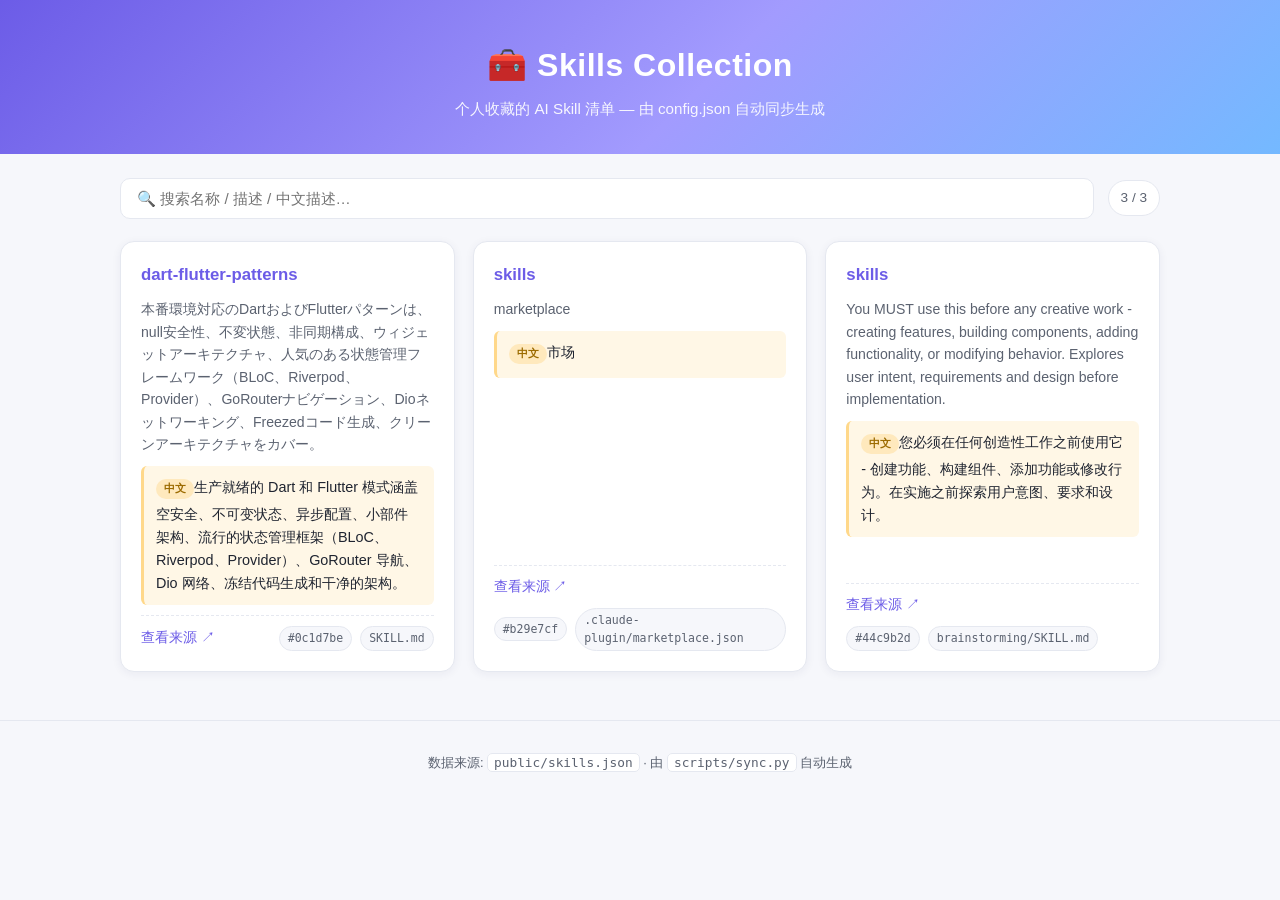
==== public/index.html @ 069e280f "Initial commit" ====
<!DOCTYPE html>
<html lang="zh-CN">
<head>
  <meta charset="UTF-8">
  <meta name="viewport" content="width=device-width, initial-scale=1.0">
  <title>Skills Collection · AI Skill 收藏清单</title>
  <link rel="stylesheet" href="style.css">
</head>
<body>
  <header class="hero">
    <div class="hero-inner">
      <h1>🧰 Skills Collection</h1>
      <p class="subtitle">个人收藏的 AI Skill 清单 — 由 config.json 自动同步生成</p>
    </div>
  </header>

  <main class="container">
    <div class="toolbar">
      <input id="search" type="search" class="search" placeholder="🔍 搜索名称 / 描述 / 中文描述…" autocomplete="off">
      <span id="count" class="count"></span>
    </div>

    <div id="banner" class="banner" hidden></div>
    <div id="grid" class="grid"></div>
    <div id="empty" class="empty" hidden>
      <p>😕 没有匹配的 Skill</p>
    </div>
  </main>

  <footer class="footer">
    <p>数据来源: <code>public/skills.json</code> · 由 <code>scripts/sync.py</code> 自动生成</p>
  </footer>

  <script src="app.js"></script>
</body>
</html>
---- public/style.css ----
:root {
  --bg: #f6f7fb;
  --card-bg: #ffffff;
  --text: #1f2430;
  --text-soft: #5b6270;
  --accent: #6c5ce7;
  --accent-soft: #efeaff;
  --zh-bg: #fff7e6;
  --zh-border: #ffd88a;
  --border: #e5e8f0;
  --shadow: 0 2px 10px rgba(30, 40, 80, 0.06);
  --shadow-hover: 0 8px 24px rgba(30, 40, 80, 0.12);
  --radius: 14px;
}

* { box-sizing: border-box; }

body {
  margin: 0;
  font-family: -apple-system, BlinkMacSystemFont, "Segoe UI", "PingFang SC",
    "Hiragino Sans GB", "Microsoft YaHei", sans-serif;
  background: var(--bg);
  color: var(--text);
  line-height: 1.6;
}

/* ---------- 头部 ---------- */
.hero {
  background: linear-gradient(135deg, #6c5ce7 0%, #a29bfe 55%, #74b9ff 100%);
  color: #fff;
  padding: 40px 20px 32px;
  text-align: center;
}

.hero-inner { max-width: 1080px; margin: 0 auto; }

.hero h1 {
  margin: 0 0 6px;
  font-size: 2rem;
  letter-spacing: 0.5px;
}

.subtitle { margin: 0; opacity: 0.92; font-size: 0.95rem; }

/* ---------- 主体 ---------- */
.container {
  max-width: 1080px;
  margin: 0 auto;
  padding: 24px 20px 48px;
}

.toolbar {
  display: flex;
  align-items: center;
  gap: 14px;
  margin-bottom: 22px;
  flex-wrap: wrap;
}

.search {
  flex: 1;
  min-width: 240px;
  padding: 11px 16px;
  font-size: 0.95rem;
  border: 1px solid var(--border);
  border-radius: 10px;
  background: var(--card-bg);
  outline: none;
  transition: border-color 0.15s, box-shadow 0.15s;
}

.search:focus {
  border-color: var(--accent);
  box-shadow: 0 0 0 3px var(--accent-soft);
}

.count {
  font-size: 0.85rem;
  color: var(--text-soft);
  background: var(--card-bg);
  border: 1px solid var(--border);
  padding: 6px 12px;
  border-radius: 999px;
  white-space: nowrap;
}

.banner {
  background: #ffe9e9;
  color: #a33;
  border: 1px solid #f3c1c1;
  border-radius: var(--radius);
  padding: 14px 18px;
  margin-bottom: 20px;
  font-size: 0.9rem;
}

/* ---------- 卡片网格 ---------- */
.grid {
  display: grid;
  grid-template-columns: repeat(auto-fill, minmax(300px, 1fr));
  gap: 18px;
}

.card {
  background: var(--card-bg);
  border: 1px solid var(--border);
  border-radius: var(--radius);
  box-shadow: var(--shadow);
  padding: 20px;
  display: flex;
  flex-direction: column;
  gap: 10px;
  transition: transform 0.15s, box-shadow 0.15s;
}

.card:hover {
  transform: translateY(-3px);
  box-shadow: var(--shadow-hover);
}

.card h2 {
  margin: 0;
  font-size: 1.05rem;
  color: var(--accent);
  word-break: break-all;
}

.desc {
  margin: 0;
  font-size: 0.88rem;
  color: var(--text-soft);
  white-space: pre-line;
  word-break: break-word;
}

.zh {
  margin: 0;
  font-size: 0.9rem;
  background: var(--zh-bg);
  border-left: 3px solid var(--zh-border);
  border-radius: 6px;
  padding: 10px 12px;
  white-space: pre-line;
  word-break: break-word;
}

.zh .zh-tag {
  display: inline-block;
  font-size: 0.7rem;
  color: #9c6b00;
  background: #ffe9bd;
  border-radius: 999px;
  padding: 1px 8px;
  margin-bottom: 4px;
  font-weight: 600;
}

.card-footer {
  margin-top: auto;
  display: flex;
  align-items: center;
  justify-content: space-between;
  gap: 10px;
  flex-wrap: wrap;
  padding-top: 10px;
  border-top: 1px dashed var(--border);
}

.source {
  color: var(--accent);
  text-decoration: none;
  font-size: 0.85rem;
  font-weight: 500;
}

.source:hover { text-decoration: underline; }

.meta {
  display: flex;
  gap: 8px;
  align-items: center;
  font-size: 0.72rem;
}

.badge {
  background: var(--bg);
  border: 1px solid var(--border);
  color: var(--text-soft);
  border-radius: 999px;
  padding: 2px 8px;
  font-family: ui-monospace, "Cascadia Code", Consolas, monospace;
}

.empty {
  text-align: center;
  color: var(--text-soft);
  padding: 60px 0;
  font-size: 1.05rem;
}

/* ---------- 页脚 ---------- */
.footer {
  text-align: center;
  padding: 20px;
  color: var(--text-soft);
  font-size: 0.8rem;
  border-top: 1px solid var(--border);
}

.footer code {
  background: var(--card-bg);
  border: 1px solid var(--border);
  border-radius: 5px;
  padding: 1px 6px;
}

@media (max-width: 640px) {
  .hero h1 { font-size: 1.5rem; }
  .grid { grid-template-columns: 1fr; }
}
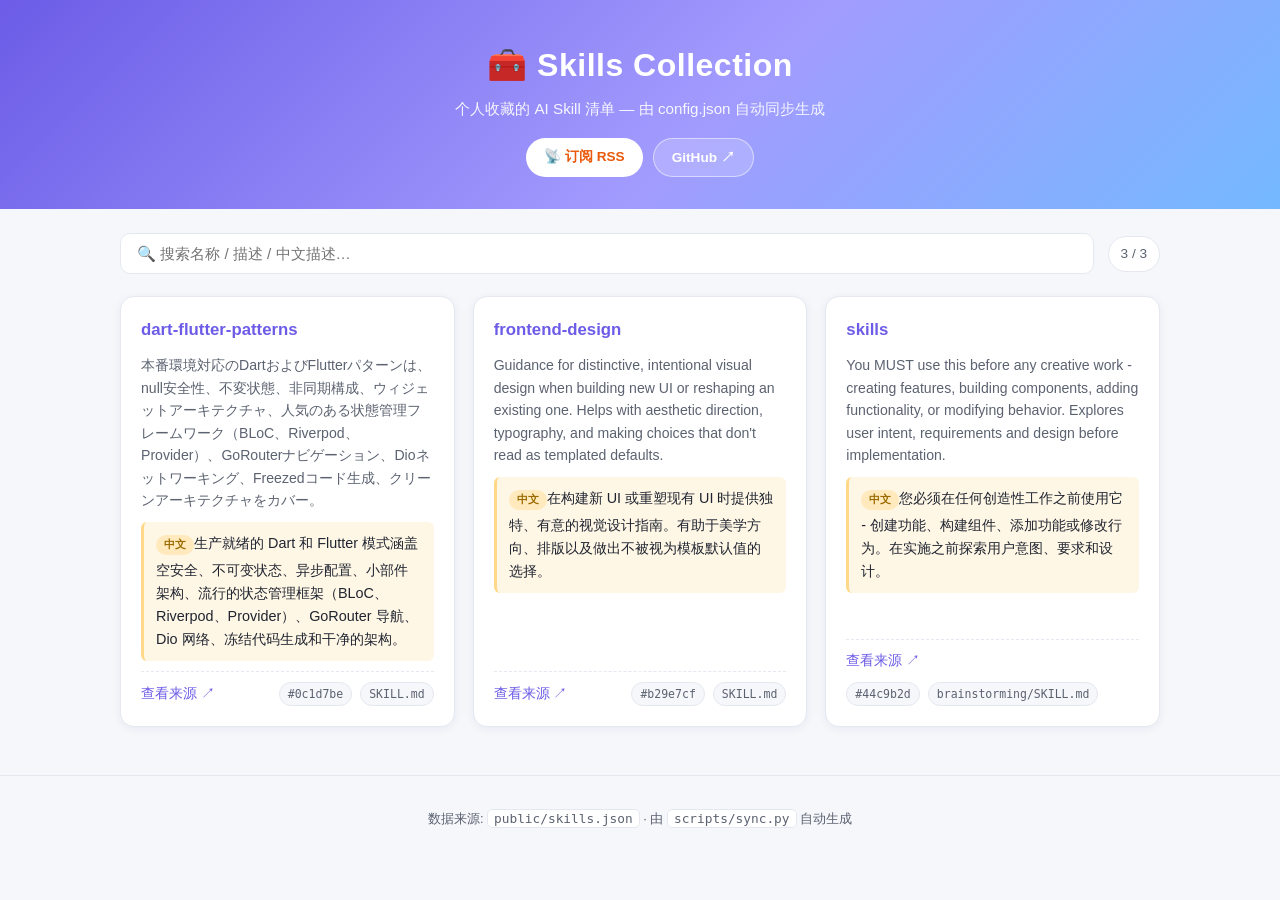
==== commit ec53eacc: "feat: 为 Skill 添加标签,并生成 RSS 订阅源 - sync.py: 从 frontmatter tags(优先)或 description 关键词提取 1-4 个标签,写入 skill" ====
--- a/public/index.html
+++ b/public/index.html
@@ -5,12 +5,17 @@
   <meta name="viewport" content="width=device-width, initial-scale=1.0">
   <title>Skills Collection · AI Skill 收藏清单</title>
   <link rel="stylesheet" href="style.css">
+  <link rel="alternate" type="application/rss+xml" title="Skills Collection RSS" href="feed.xml">
 </head>
 <body>
   <header class="hero">
     <div class="hero-inner">
       <h1>🧰 Skills Collection</h1>
       <p class="subtitle">个人收藏的 AI Skill 清单 — 由 config.json 自动同步生成</p>
+      <div class="subscribe">
+        <a class="rss-btn" href="feed.xml" target="_blank" rel="noopener">📡 订阅 RSS</a>
+        <a class="gh-btn" href="https://github.com/Mitchll1214/skills-collection" target="_blank" rel="noopener">GitHub ↗</a>
+      </div>
     </div>
   </header>
 
--- a/public/style.css
+++ b/public/style.css
@@ -42,6 +42,37 @@
 
 .subtitle { margin: 0; opacity: 0.92; font-size: 0.95rem; }
 
+.subscribe {
+  margin-top: 16px;
+  display: flex;
+  gap: 10px;
+  justify-content: center;
+  flex-wrap: wrap;
+}
+
+.rss-btn, .gh-btn {
+  display: inline-block;
+  padding: 8px 18px;
+  border-radius: 999px;
+  font-size: 0.85rem;
+  font-weight: 600;
+  text-decoration: none;
+  transition: transform 0.12s, opacity 0.12s;
+}
+
+.rss-btn {
+  background: #fff;
+  color: #e8590c;
+}
+
+.gh-btn {
+  background: rgba(255, 255, 255, 0.18);
+  color: #fff;
+  border: 1px solid rgba(255, 255, 255, 0.5);
+}
+
+.rss-btn:hover, .gh-btn:hover { transform: translateY(-2px); opacity: 0.9; }
+
 /* ---------- 主体 ---------- */
 .container {
   max-width: 1080px;
@@ -155,6 +186,29 @@
   font-weight: 600;
 }
 
+.tags {
+  display: flex;
+  gap: 6px;
+  flex-wrap: wrap;
+}
+
+.tag {
+  border: 1px solid var(--border);
+  background: var(--bg);
+  color: var(--text-soft);
+  border-radius: 999px;
+  padding: 2px 10px;
+  font-size: 0.72rem;
+  cursor: pointer;
+  transition: background 0.12s, color 0.12s, border-color 0.12s;
+}
+
+.tag:hover {
+  background: var(--accent-soft);
+  border-color: var(--accent);
+  color: var(--accent);
+}
+
 .card-footer {
   margin-top: auto;
   display: flex;
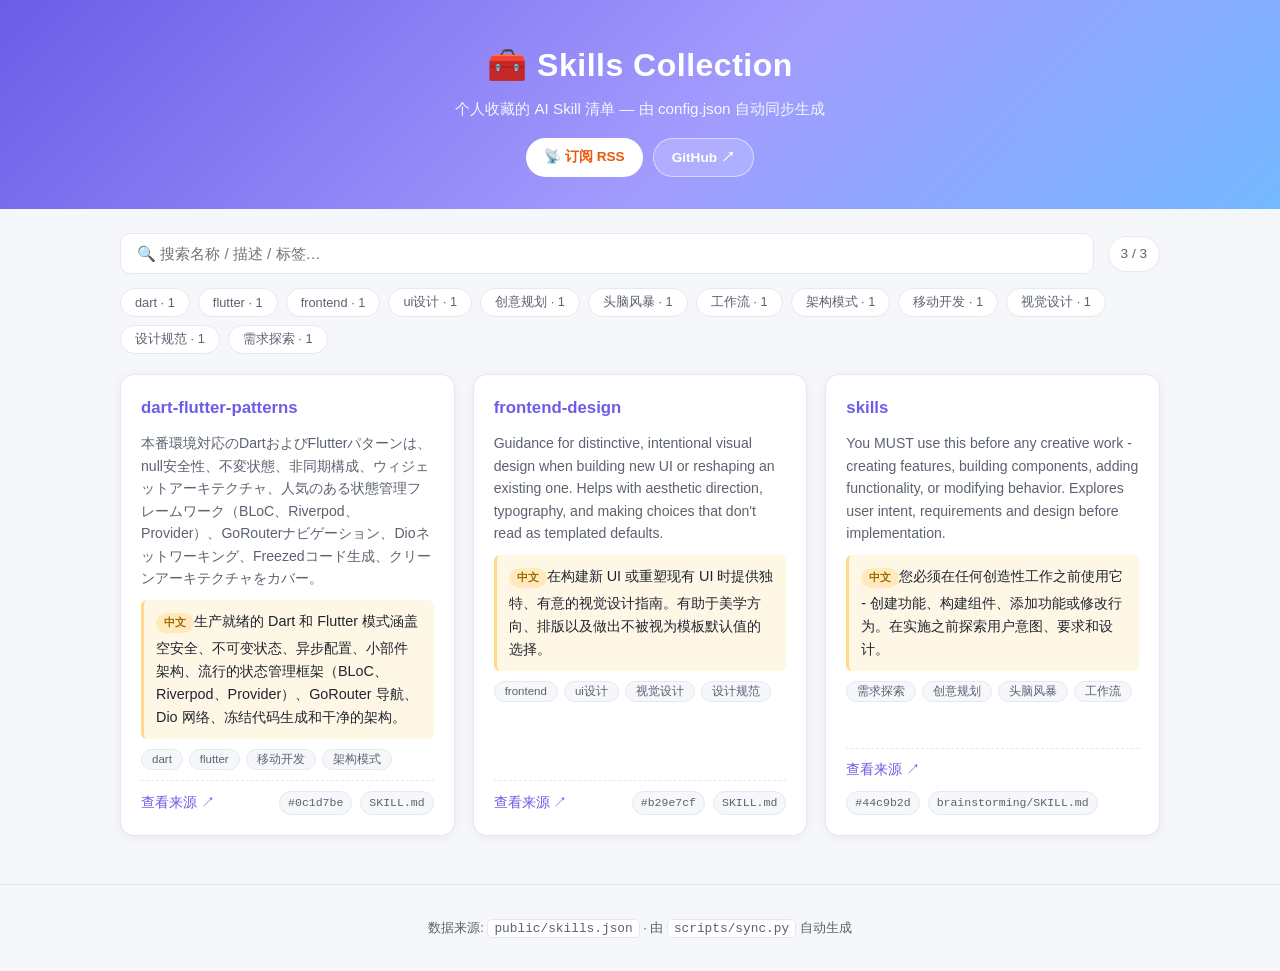
==== commit 74a1a224: "feat: 前端新增标签筛选栏,离线补齐已有数据的 tags 与 feed - site/: 顶部标签筛选栏(按标签筛选、激活高亮),搜索提示更新为「搜索名称 / 描述 / 标签」 - public/" ====
--- a/public/index.html
+++ b/public/index.html
@@ -21,9 +21,10 @@
 
   <main class="container">
     <div class="toolbar">
-      <input id="search" type="search" class="search" placeholder="🔍 搜索名称 / 描述 / 中文描述…" autocomplete="off">
+      <input id="search" type="search" class="search" placeholder="🔍 搜索名称 / 描述 / 标签…" autocomplete="off">
       <span id="count" class="count"></span>
     </div>
+    <div id="tag-filters" class="tag-filters"></div>
 
     <div id="banner" class="banner" hidden></div>
     <div id="grid" class="grid"></div>
--- a/public/style.css
+++ b/public/style.css
@@ -115,6 +115,37 @@
   white-space: nowrap;
 }
 
+.tag-filters {
+  display: flex;
+  gap: 8px;
+  flex-wrap: wrap;
+  margin: -8px 0 20px;
+}
+
+.tag-filters:empty { display: none; }
+
+.tag-filter {
+  border: 1px solid var(--border);
+  background: var(--card-bg);
+  color: var(--text-soft);
+  border-radius: 999px;
+  padding: 5px 14px;
+  font-size: 0.8rem;
+  cursor: pointer;
+  transition: background 0.12s, color 0.12s, border-color 0.12s;
+}
+
+.tag-filter:hover {
+  border-color: var(--accent);
+  color: var(--accent);
+}
+
+.tag-filter.active {
+  background: var(--accent);
+  border-color: var(--accent);
+  color: #fff;
+}
+
 .banner {
   background: #ffe9e9;
   color: #a33;
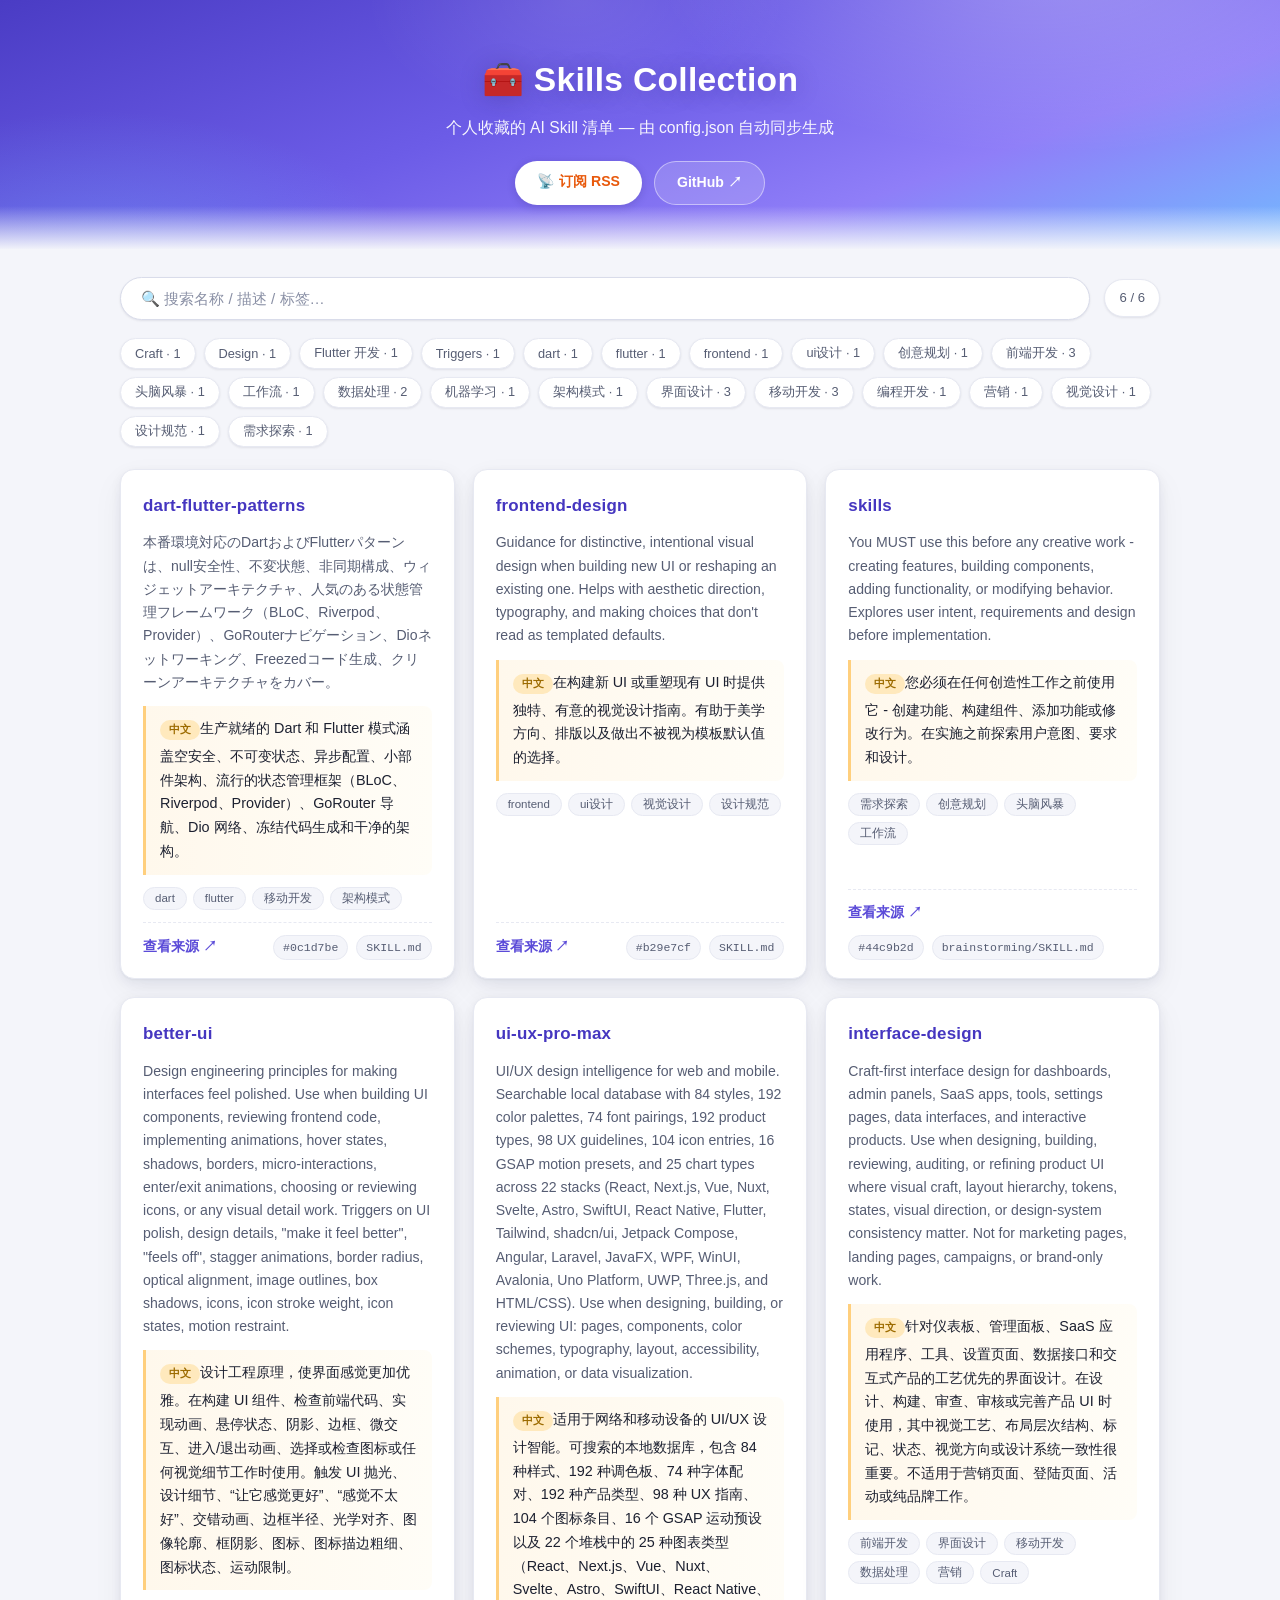
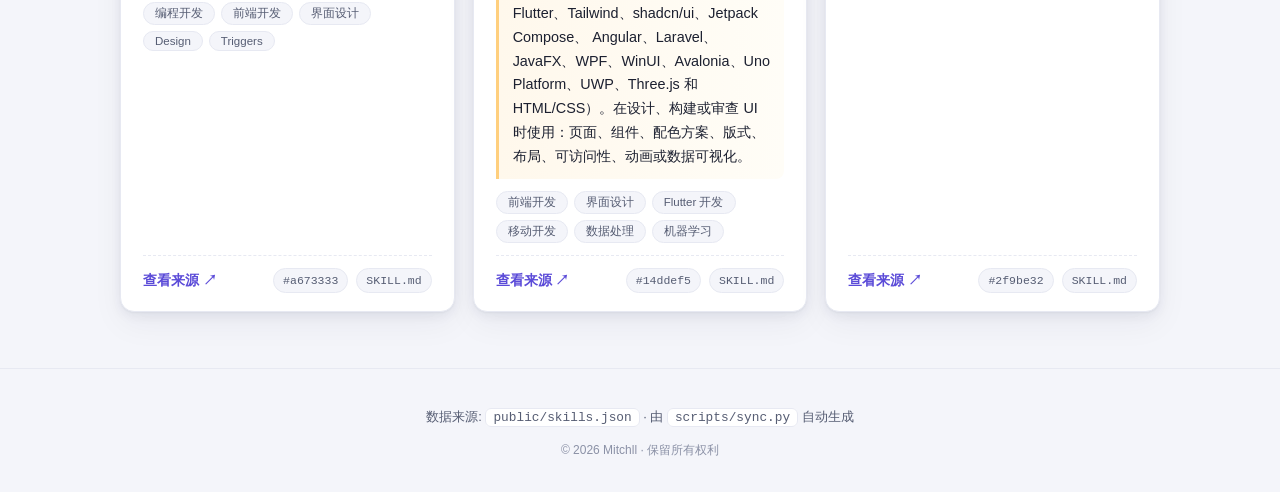
==== commit df31100b: "chore: 页脚添加版权声明(© 2026 Mitchll)" ====
--- a/public/index.html
+++ b/public/index.html
@@ -3,6 +3,8 @@
 <head>
   <meta charset="UTF-8">
   <meta name="viewport" content="width=device-width, initial-scale=1.0">
+  <meta http-equiv="Cache-Control" content="no-cache, no-store, must-revalidate">
+  <meta http-equiv="Pragma" content="no-cache">
   <title>Skills Collection · AI Skill 收藏清单</title>
   <link rel="stylesheet" href="style.css">
   <link rel="alternate" type="application/rss+xml" title="Skills Collection RSS" href="feed.xml">
@@ -35,6 +37,7 @@
 
   <footer class="footer">
     <p>数据来源: <code>public/skills.json</code> · 由 <code>scripts/sync.py</code> 自动生成</p>
+    <p class="copyright">© 2026 Mitchll · 保留所有权利</p>
   </footer>
 
   <script src="app.js"></script>
--- a/public/style.css
+++ b/public/style.css
@@ -1,16 +1,46 @@
+/* ============================================================
+   Skills Collection — 视觉样式
+   依据 better-ui 设计原则:同心圆角 / 阴影优于边框 /
+   可中断过渡 / 交错进入动画 / scale-on-press / 指定 transition 属性
+   ============================================================ */
+
 :root {
-  --bg: #f6f7fb;
+  /* 色彩 */
+  --bg: #f4f5fa;
   --card-bg: #ffffff;
-  --text: #1f2430;
-  --text-soft: #5b6270;
-  --accent: #6c5ce7;
-  --accent-soft: #efeaff;
-  --zh-bg: #fff7e6;
-  --zh-border: #ffd88a;
-  --border: #e5e8f0;
-  --shadow: 0 2px 10px rgba(30, 40, 80, 0.06);
-  --shadow-hover: 0 8px 24px rgba(30, 40, 80, 0.12);
+  --text: #1c2030;
+  --text-soft: #565d73;
+  --text-faint: #8b91a6;
+  --accent: #5b4bd8;
+  --accent-strong: #4536c0;
+  --accent-soft: #efecff;
+  --accent-faint: #f5f3ff;
+  --zh-bg: #fff8ec;
+  --zh-border: #ffcf7d;
+  --border: #e7e9f2;
+  --border-strong: #d9dcea;
+
+  /* 阴影阶梯(多层透明,优于硬边框) */
+  --shadow-sm:
+    0 1px 2px rgba(22, 28, 60, 0.04),
+    0 1px 3px rgba(22, 28, 60, 0.05);
+  --shadow-md:
+    0 1px 2px rgba(22, 28, 60, 0.04),
+    0 4px 12px rgba(22, 28, 60, 0.06),
+    0 12px 32px rgba(22, 28, 60, 0.05);
+  --shadow-lg:
+    0 2px 4px rgba(22, 28, 60, 0.05),
+    0 10px 24px rgba(22, 28, 60, 0.10),
+    0 24px 56px rgba(22, 28, 60, 0.08);
+
+  /* 圆角阶梯(同心:外层 = 内层 + padding) */
+  --radius-sm: 8px;
   --radius: 14px;
+  --radius-lg: 20px;
+
+  /* 动效 */
+  --ease-out: cubic-bezier(0.2, 0, 0, 1);
+  --dur: 0.18s;
 }
 
 * { box-sizing: border-box; }
@@ -21,105 +51,166 @@
     "Hiragino Sans GB", "Microsoft YaHei", sans-serif;
   background: var(--bg);
   color: var(--text);
-  line-height: 1.6;
+  line-height: 1.65;
+  -webkit-font-smoothing: antialiased;
+  text-rendering: optimizeLegibility;
 }
 
 /* ---------- 头部 ---------- */
 .hero {
-  background: linear-gradient(135deg, #6c5ce7 0%, #a29bfe 55%, #74b9ff 100%);
+  position: relative;
+  overflow: hidden;
   color: #fff;
-  padding: 40px 20px 32px;
+  padding: 52px 20px 44px;
   text-align: center;
-}
-
-.hero-inner { max-width: 1080px; margin: 0 auto; }
+  background: linear-gradient(160deg, #4a3cc4 0%, #6c5ce7 42%, #8f7ef8 72%, #74b9ff 100%);
+}
+
+/* 顶部与底部光晕,营造层次 */
+.hero::before {
+  content: "";
+  position: absolute;
+  inset: 0;
+  background:
+    radial-gradient(640px 320px at 82% -18%, rgba(255, 255, 255, 0.28), transparent 62%),
+    radial-gradient(520px 280px at 8% 112%, rgba(116, 185, 255, 0.35), transparent 60%),
+    radial-gradient(300px 180px at 45% 0%, rgba(255, 255, 255, 0.10), transparent 70%);
+  pointer-events: none;
+}
+
+/* 底部柔和过渡到页面背景 */
+.hero::after {
+  content: "";
+  position: absolute;
+  left: 0;
+  right: 0;
+  bottom: -1px;
+  height: 44px;
+  background: linear-gradient(to bottom, transparent, var(--bg));
+  pointer-events: none;
+}
+
+.hero-inner {
+  position: relative;
+  z-index: 1;
+  max-width: 1080px;
+  margin: 0 auto;
+}
 
 .hero h1 {
-  margin: 0 0 6px;
-  font-size: 2rem;
-  letter-spacing: 0.5px;
-}
-
-.subtitle { margin: 0; opacity: 0.92; font-size: 0.95rem; }
+  margin: 0 0 8px;
+  font-size: 2.1rem;
+  font-weight: 800;
+  letter-spacing: 0.3px;
+  text-shadow: 0 2px 24px rgba(30, 20, 90, 0.25);
+}
+
+.subtitle {
+  margin: 0;
+  opacity: 0.94;
+  font-size: 0.98rem;
+  font-weight: 400;
+}
 
 .subscribe {
-  margin-top: 16px;
-  display: flex;
-  gap: 10px;
+  margin-top: 20px;
+  display: flex;
+  gap: 12px;
   justify-content: center;
   flex-wrap: wrap;
 }
 
 .rss-btn, .gh-btn {
   display: inline-block;
-  padding: 8px 18px;
-  border-radius: 999px;
-  font-size: 0.85rem;
-  font-weight: 600;
+  padding: 9px 22px;
+  border-radius: 999px;
+  font-size: 0.88rem;
+  font-weight: 650;
   text-decoration: none;
-  transition: transform 0.12s, opacity 0.12s;
+  transition: transform var(--dur) var(--ease-out),
+              box-shadow var(--dur) var(--ease-out),
+              background-color var(--dur) var(--ease-out);
 }
 
 .rss-btn {
   background: #fff;
   color: #e8590c;
+  box-shadow: 0 2px 8px rgba(30, 20, 90, 0.18);
 }
 
 .gh-btn {
-  background: rgba(255, 255, 255, 0.18);
+  background: rgba(255, 255, 255, 0.16);
   color: #fff;
-  border: 1px solid rgba(255, 255, 255, 0.5);
-}
-
-.rss-btn:hover, .gh-btn:hover { transform: translateY(-2px); opacity: 0.9; }
+  border: 1px solid rgba(255, 255, 255, 0.45);
+}
+
+.rss-btn:hover {
+  transform: translateY(-2px);
+  box-shadow: 0 6px 18px rgba(30, 20, 90, 0.25);
+}
+
+.gh-btn:hover {
+  transform: translateY(-2px);
+  background: rgba(255, 255, 255, 0.26);
+}
+
+.rss-btn:active, .gh-btn:active { transform: scale(0.96); }
 
 /* ---------- 主体 ---------- */
 .container {
   max-width: 1080px;
   margin: 0 auto;
-  padding: 24px 20px 48px;
+  padding: 28px 20px 56px;
 }
 
 .toolbar {
   display: flex;
   align-items: center;
   gap: 14px;
-  margin-bottom: 22px;
+  margin-bottom: 18px;
   flex-wrap: wrap;
 }
 
 .search {
   flex: 1;
   min-width: 240px;
-  padding: 11px 16px;
+  padding: 12px 20px;
   font-size: 0.95rem;
-  border: 1px solid var(--border);
-  border-radius: 10px;
+  color: var(--text);
+  border: 1px solid var(--border-strong);
+  border-radius: 999px;
   background: var(--card-bg);
+  box-shadow: var(--shadow-sm);
   outline: none;
-  transition: border-color 0.15s, box-shadow 0.15s;
-}
+  transition: border-color var(--dur) var(--ease-out),
+              box-shadow var(--dur) var(--ease-out);
+}
+
+.search::placeholder { color: var(--text-faint); }
 
 .search:focus {
   border-color: var(--accent);
-  box-shadow: 0 0 0 3px var(--accent-soft);
+  box-shadow: 0 0 0 4px var(--accent-soft), var(--shadow-sm);
 }
 
 .count {
-  font-size: 0.85rem;
+  font-size: 0.82rem;
   color: var(--text-soft);
   background: var(--card-bg);
   border: 1px solid var(--border);
-  padding: 6px 12px;
+  box-shadow: var(--shadow-sm);
+  padding: 7px 14px;
   border-radius: 999px;
   white-space: nowrap;
-}
-
+  font-variant-numeric: tabular-nums;
+}
+
+/* ---------- 标签筛选栏 ---------- */
 .tag-filters {
   display: flex;
   gap: 8px;
   flex-wrap: wrap;
-  margin: -8px 0 20px;
+  margin: 0 0 22px;
 }
 
 .tag-filters:empty { display: none; }
@@ -129,31 +220,42 @@
   background: var(--card-bg);
   color: var(--text-soft);
   border-radius: 999px;
-  padding: 5px 14px;
+  padding: 6px 14px;
   font-size: 0.8rem;
+  font-weight: 500;
   cursor: pointer;
-  transition: background 0.12s, color 0.12s, border-color 0.12s;
+  box-shadow: var(--shadow-sm);
+  transition: transform var(--dur) var(--ease-out),
+              background-color var(--dur) var(--ease-out),
+              color var(--dur) var(--ease-out),
+              border-color var(--dur) var(--ease-out);
 }
 
 .tag-filter:hover {
   border-color: var(--accent);
   color: var(--accent);
-}
+  background: var(--accent-faint);
+}
+
+.tag-filter:active { transform: scale(0.96); }
 
 .tag-filter.active {
   background: var(--accent);
   border-color: var(--accent);
   color: #fff;
-}
-
+  box-shadow: 0 2px 10px rgba(91, 75, 216, 0.35);
+}
+
+/* ---------- 提示条 ---------- */
 .banner {
-  background: #ffe9e9;
+  background: #fff1f1;
   color: #a33;
-  border: 1px solid #f3c1c1;
+  border: 1px solid #f6d0d0;
   border-radius: var(--radius);
   padding: 14px 18px;
   margin-bottom: 20px;
   font-size: 0.9rem;
+  box-shadow: var(--shadow-sm);
 }
 
 /* ---------- 卡片网格 ---------- */
@@ -163,28 +265,52 @@
   gap: 18px;
 }
 
+/* 进入动画:交错上浮(仅初始/重建时,backwards 不覆盖 hover) */
 .card {
   background: var(--card-bg);
   border: 1px solid var(--border);
   border-radius: var(--radius);
-  box-shadow: var(--shadow);
-  padding: 20px;
+  box-shadow: var(--shadow-md);
+  padding: 22px 22px 18px;
   display: flex;
   flex-direction: column;
-  gap: 10px;
-  transition: transform 0.15s, box-shadow 0.15s;
+  gap: 12px;
+  transition: transform var(--dur) var(--ease-out),
+              box-shadow var(--dur) var(--ease-out),
+              border-color var(--dur) var(--ease-out);
+  animation: card-in 0.34s var(--ease-out) backwards;
+}
+
+.card:nth-child(2)  { animation-delay: 0.04s; }
+.card:nth-child(3)  { animation-delay: 0.08s; }
+.card:nth-child(4)  { animation-delay: 0.12s; }
+.card:nth-child(5)  { animation-delay: 0.16s; }
+.card:nth-child(6)  { animation-delay: 0.20s; }
+.card:nth-child(7)  { animation-delay: 0.24s; }
+.card:nth-child(8)  { animation-delay: 0.28s; }
+.card:nth-child(9)  { animation-delay: 0.32s; }
+.card:nth-child(10) { animation-delay: 0.36s; }
+.card:nth-child(11) { animation-delay: 0.40s; }
+.card:nth-child(12) { animation-delay: 0.44s; }
+
+@keyframes card-in {
+  from { opacity: 0; transform: translateY(10px); }
+  to   { opacity: 1; transform: translateY(0); }
 }
 
 .card:hover {
-  transform: translateY(-3px);
-  box-shadow: var(--shadow-hover);
+  transform: translateY(-4px);
+  border-color: var(--border-strong);
+  box-shadow: var(--shadow-lg);
 }
 
 .card h2 {
   margin: 0;
-  font-size: 1.05rem;
-  color: var(--accent);
+  font-size: 1.06rem;
+  font-weight: 700;
+  color: var(--accent-strong);
   word-break: break-all;
+  letter-spacing: 0.2px;
 }
 
 .desc {
@@ -195,28 +321,30 @@
   word-break: break-word;
 }
 
+/* 中文描述块:左侧色条 + 渐变背景(与卡片同心圆角) */
 .zh {
   margin: 0;
   font-size: 0.9rem;
-  background: var(--zh-bg);
+  background: linear-gradient(90deg, var(--zh-bg), #fffdf7);
   border-left: 3px solid var(--zh-border);
-  border-radius: 6px;
-  padding: 10px 12px;
+  border-radius: 0 var(--radius-sm) var(--radius-sm) 0;
+  padding: 11px 14px;
   white-space: pre-line;
   word-break: break-word;
 }
 
 .zh .zh-tag {
   display: inline-block;
-  font-size: 0.7rem;
+  font-size: 0.68rem;
   color: #9c6b00;
   background: #ffe9bd;
   border-radius: 999px;
-  padding: 1px 8px;
-  margin-bottom: 4px;
-  font-weight: 600;
-}
-
+  padding: 1px 9px;
+  margin-bottom: 5px;
+  font-weight: 650;
+}
+
+/* ---------- 标签 ---------- */
 .tags {
   display: flex;
   gap: 6px;
@@ -228,10 +356,14 @@
   background: var(--bg);
   color: var(--text-soft);
   border-radius: 999px;
-  padding: 2px 10px;
+  padding: 3px 11px;
   font-size: 0.72rem;
+  font-weight: 500;
   cursor: pointer;
-  transition: background 0.12s, color 0.12s, border-color 0.12s;
+  transition: transform var(--dur) var(--ease-out),
+              background-color var(--dur) var(--ease-out),
+              color var(--dur) var(--ease-out),
+              border-color var(--dur) var(--ease-out);
 }
 
 .tag:hover {
@@ -240,6 +372,9 @@
   color: var(--accent);
 }
 
+.tag:active { transform: scale(0.94); }
+
+/* ---------- 卡片底部 ---------- */
 .card-footer {
   margin-top: auto;
   display: flex;
@@ -247,7 +382,7 @@
   justify-content: space-between;
   gap: 10px;
   flex-wrap: wrap;
-  padding-top: 10px;
+  padding-top: 12px;
   border-top: 1px dashed var(--border);
 }
 
@@ -255,10 +390,15 @@
   color: var(--accent);
   text-decoration: none;
   font-size: 0.85rem;
-  font-weight: 500;
-}
-
-.source:hover { text-decoration: underline; }
+  font-weight: 600;
+  transition: color var(--dur) var(--ease-out);
+}
+
+.source:hover {
+  color: var(--accent-strong);
+  text-decoration: underline;
+  text-underline-offset: 3px;
+}
 
 .meta {
   display: flex;
@@ -272,21 +412,22 @@
   border: 1px solid var(--border);
   color: var(--text-soft);
   border-radius: 999px;
-  padding: 2px 8px;
+  padding: 2px 9px;
   font-family: ui-monospace, "Cascadia Code", Consolas, monospace;
+  font-variant-numeric: tabular-nums;
 }
 
 .empty {
   text-align: center;
   color: var(--text-soft);
-  padding: 60px 0;
+  padding: 64px 0;
   font-size: 1.05rem;
 }
 
 /* ---------- 页脚 ---------- */
 .footer {
   text-align: center;
-  padding: 20px;
+  padding: 24px 20px 32px;
   color: var(--text-soft);
   font-size: 0.8rem;
   border-top: 1px solid var(--border);
@@ -295,11 +436,28 @@
 .footer code {
   background: var(--card-bg);
   border: 1px solid var(--border);
-  border-radius: 5px;
-  padding: 1px 6px;
-}
-
+  border-radius: 6px;
+  padding: 1px 7px;
+}
+
+.copyright {
+  margin: 6px 0 0;
+  font-size: 0.75rem;
+  color: var(--text-faint);
+}
+
+/* ---------- 响应式 ---------- */
 @media (max-width: 640px) {
-  .hero h1 { font-size: 1.5rem; }
+  .hero { padding: 40px 16px 36px; }
+  .hero h1 { font-size: 1.55rem; }
   .grid { grid-template-columns: 1fr; }
-}
+  .search { min-width: 0; }
+}
+
+/* ---------- 减少动态效果偏好 ---------- */
+@media (prefers-reduced-motion: reduce) {
+  .card { animation: none; }
+  .card:hover { transform: none; }
+  .rss-btn:hover, .gh-btn:hover, .tag-filter:hover, .tag:hover { transform: none; }
+  * { transition-duration: 0.01ms !important; }
+}
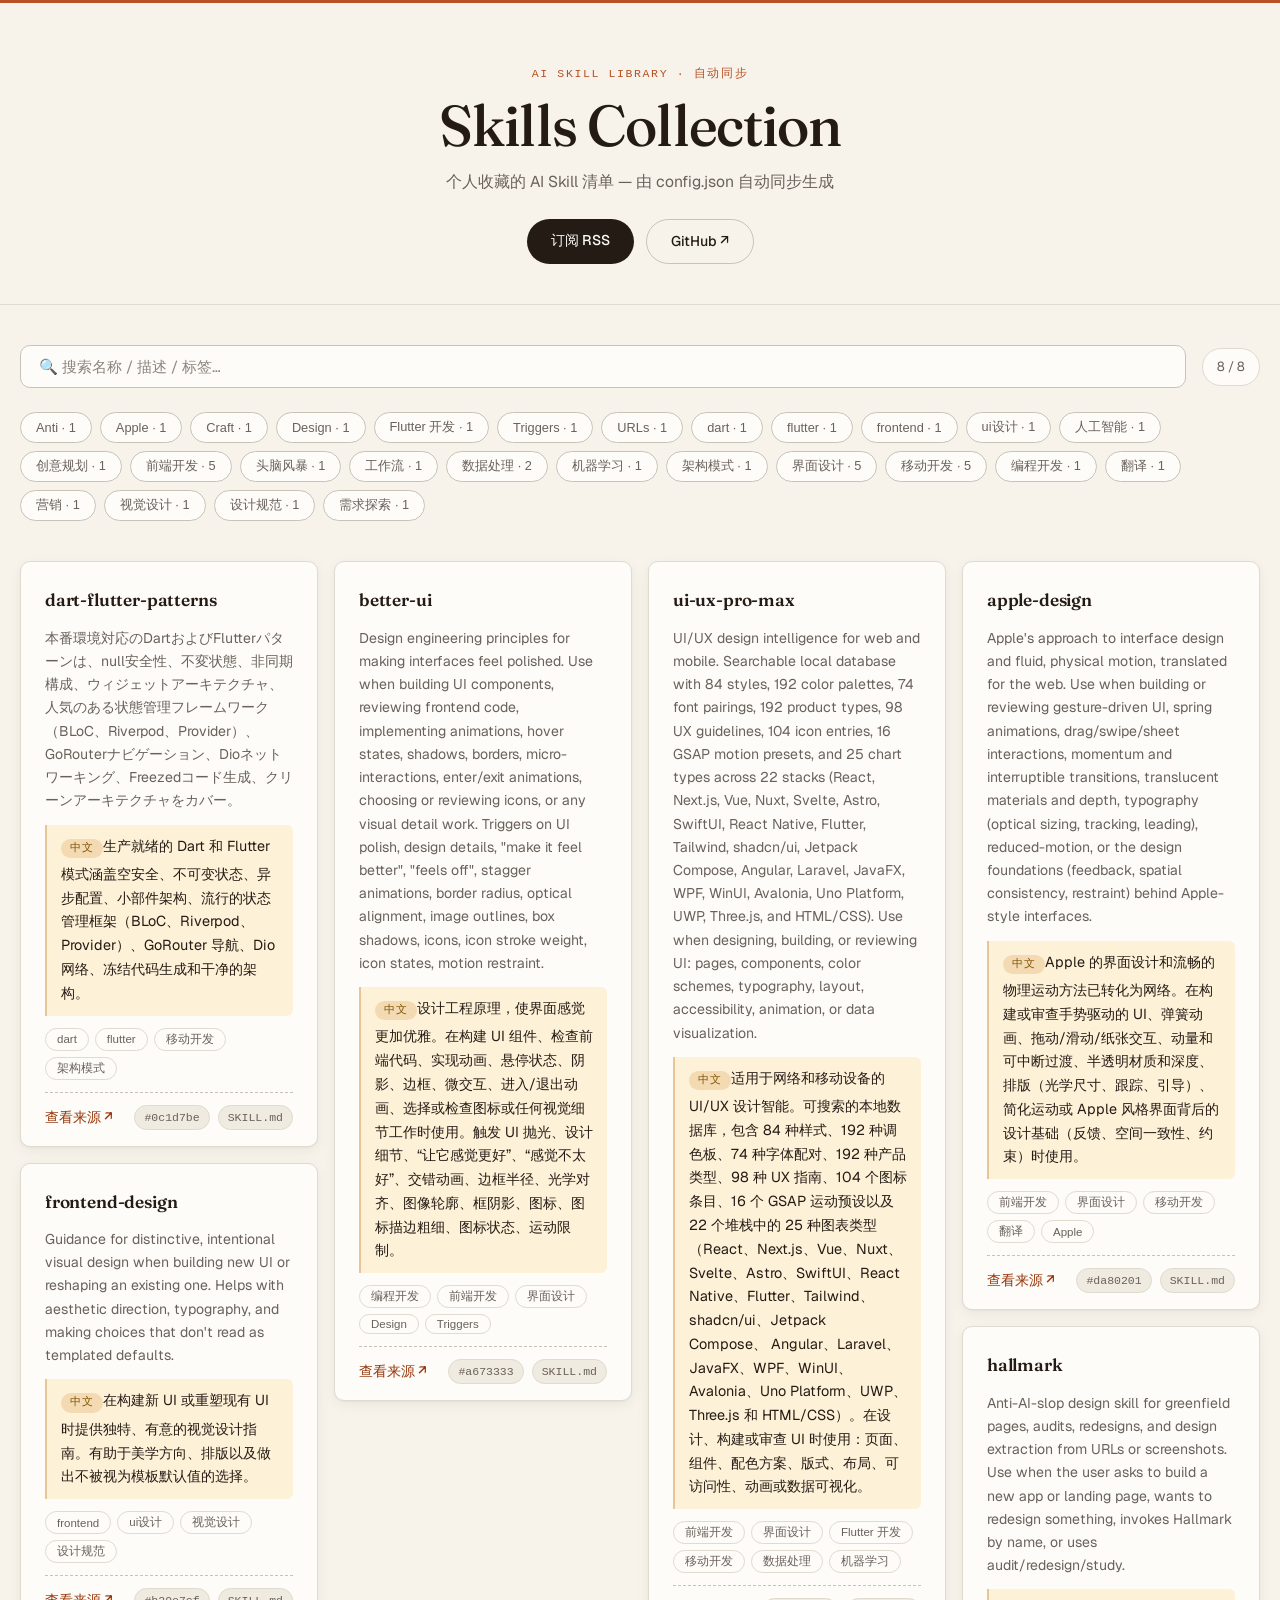
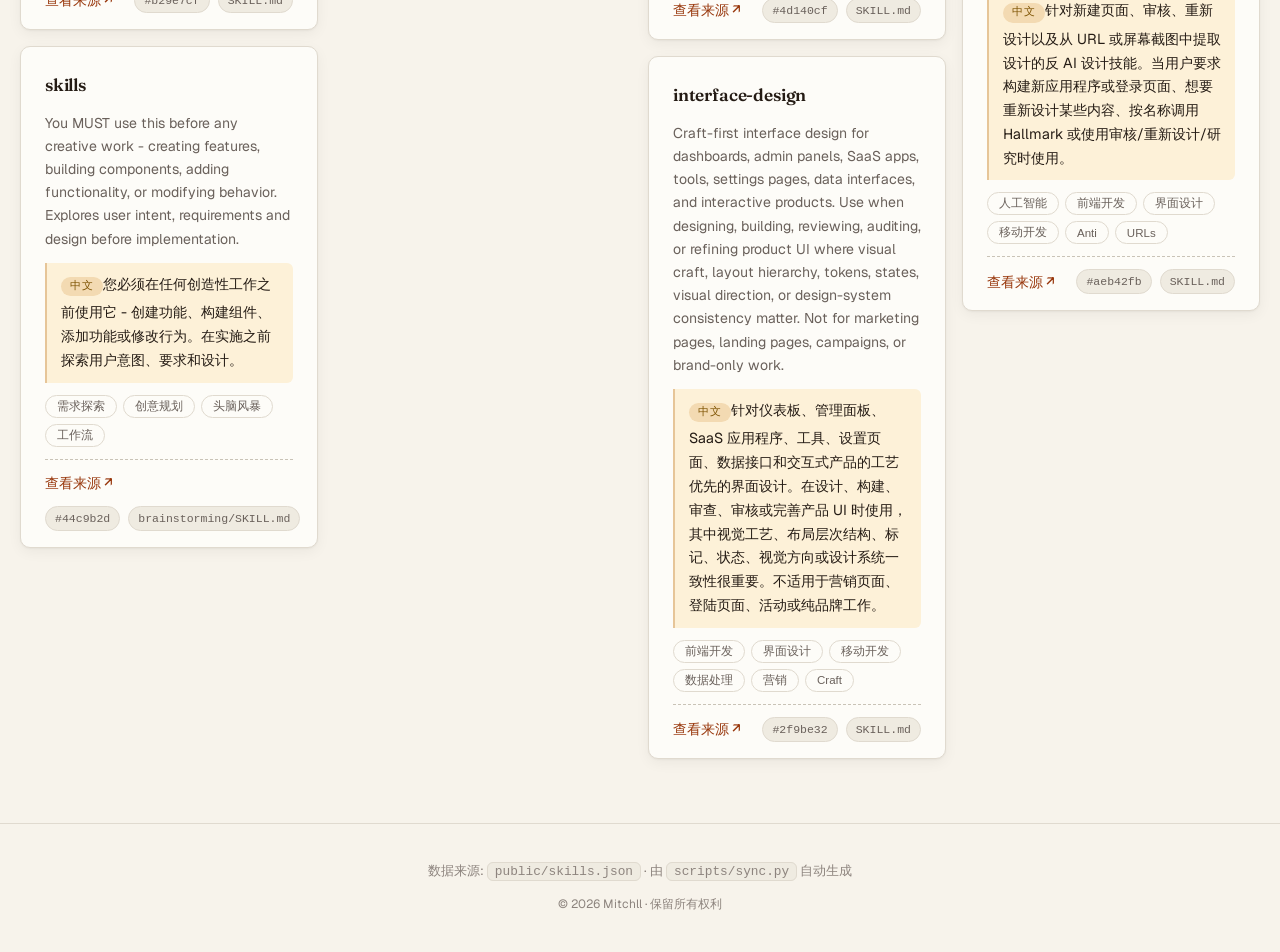
==== commit 0271c115: "style: 依据 hallmark 原则重构视觉(暖纸 + 墨 + 单一赭石 accent) - 移除紫色渐变 hero → 暖纸色 + 顶部 3px accent 细条 + 发丝底线,单一 anc" ====
--- a/public/index.html
+++ b/public/index.html
@@ -8,14 +8,19 @@
   <title>Skills Collection · AI Skill 收藏清单</title>
   <link rel="stylesheet" href="style.css">
   <link rel="alternate" type="application/rss+xml" title="Skills Collection RSS" href="feed.xml">
+  <link rel="preconnect" href="https://fonts.googleapis.com">
+  <link rel="preconnect" href="https://fonts.gstatic.com" crossorigin>
+  <link href="https://fonts.googleapis.com/css2?family=Fraunces:opsz,wght@9..144,500;9..144,600&family=Geist:wght@400;500;600&display=swap" rel="stylesheet">
 </head>
 <body>
   <header class="hero">
+    <div class="hero-topline" aria-hidden="true"></div>
     <div class="hero-inner">
-      <h1>🧰 Skills Collection</h1>
+      <p class="hero-kicker">AI Skill Library · 自动同步</p>
+      <h1>Skills Collection</h1>
       <p class="subtitle">个人收藏的 AI Skill 清单 — 由 config.json 自动同步生成</p>
       <div class="subscribe">
-        <a class="rss-btn" href="feed.xml" target="_blank" rel="noopener">📡 订阅 RSS</a>
+        <a class="rss-btn" href="feed.xml" target="_blank" rel="noopener">订阅 RSS</a>
         <a class="gh-btn" href="https://github.com/Mitchll1214/skills-collection" target="_blank" rel="noopener">GitHub ↗</a>
       </div>
     </div>
--- a/public/style.css
+++ b/public/style.css
@@ -1,206 +1,223 @@
 /* ============================================================
-   Skills Collection — 视觉样式
-   依据 better-ui 设计原则:同心圆角 / 阴影优于边框 /
-   可中断过渡 / 交错进入动画 / scale-on-press / 指定 transition 属性
+   Skills Collection — 视觉重构
+   依据 hallmark 原则:单一 anchor 色 / 无渐变 hero / 纸色非纯白 /
+   字体配对 / 4pt 间距 / 发丝线 / 指定 transition 属性
    ============================================================ */
 
 :root {
-  /* 色彩 */
-  --bg: #f4f5fa;
-  --card-bg: #ffffff;
-  --text: #1c2030;
-  --text-soft: #565d73;
-  --text-faint: #8b91a6;
-  --accent: #5b4bd8;
-  --accent-strong: #4536c0;
-  --accent-soft: #efecff;
-  --accent-faint: #f5f3ff;
-  --zh-bg: #fff8ec;
-  --zh-border: #ffcf7d;
-  --border: #e7e9f2;
-  --border-strong: #d9dcea;
-
-  /* 阴影阶梯(多层透明,优于硬边框) */
-  --shadow-sm:
-    0 1px 2px rgba(22, 28, 60, 0.04),
-    0 1px 3px rgba(22, 28, 60, 0.05);
-  --shadow-md:
-    0 1px 2px rgba(22, 28, 60, 0.04),
-    0 4px 12px rgba(22, 28, 60, 0.06),
-    0 12px 32px rgba(22, 28, 60, 0.05);
-  --shadow-lg:
-    0 2px 4px rgba(22, 28, 60, 0.05),
-    0 10px 24px rgba(22, 28, 60, 0.10),
-    0 24px 56px rgba(22, 28, 60, 0.08);
-
-  /* 圆角阶梯(同心:外层 = 内层 + padding) */
-  --radius-sm: 8px;
-  --radius: 14px;
-  --radius-lg: 20px;
+  /* 色彩(暖纸 · 墨 · 赭石 accent,单一 anchor) */
+  --bg:          oklch(96.5% 0.012 85);
+  --bg-raised:   oklch(94%   0.014 85);
+  --card:        oklch(99%   0.005 85);
+  --ink:         oklch(23%   0.020 55);
+  --ink-2:       oklch(38%   0.018 55);
+  --muted:       oklch(50%   0.015 55);
+  --faint:       oklch(62%   0.014 55);
+  --accent:      oklch(56%   0.145 42);
+  --accent-deep: oklch(47%   0.14  40);
+  --accent-soft: oklch(94%   0.03  80);
+  --accent-ink:  oklch(98%   0.01  85);
+  --rule:        oklch(89%   0.016 85);
+  --rule-strong: oklch(82%   0.018 85);
+  --zh-bg:       oklch(96%   0.035 85);
+  --zh-edge:     oklch(84%   0.07  75);
+
+  /* 字体配对:display Fraunces · body Geist */
+  --font-display: "Fraunces", "Songti SC", "STSong", Georgia, serif;
+  --font-body:    "Geist", -apple-system, BlinkMacSystemFont, "Segoe UI",
+                  "PingFang SC", "Microsoft YaHei", sans-serif;
+  --font-mono:    ui-monospace, "Cascadia Code", "JetBrains Mono", Consolas, monospace;
+
+  /* 4pt 间距 */
+  --space-2xs: 0.25rem;
+  --space-xs:  0.5rem;
+  --space-sm:  0.75rem;
+  --space-md:  1rem;
+  --space-lg:  1.5rem;
+  --space-xl:  2.5rem;
+  --space-2xl: 4rem;
+
+  /* 圆角(同心:内层 + padding = 外层) */
+  --radius-sm: 6px;
+  --radius:    10px;
+  --radius-lg: 16px;
+  --radius-pill: 999px;
+
+  /* 阴影:克制的发丝 + 一层极淡投影 */
+  --shadow-card:
+    0 1px 2px oklch(20% 0.02 55 / 0.04),
+    0 4px 14px oklch(20% 0.02 55 / 0.05);
+  --shadow-lift:
+    0 2px 4px oklch(20% 0.02 55 / 0.05),
+    0 12px 32px oklch(20% 0.02 55 / 0.09);
 
   /* 动效 */
-  --ease-out: cubic-bezier(0.2, 0, 0, 1);
-  --dur: 0.18s;
+  --ease-out: cubic-bezier(0.16, 1, 0.3, 1);
+  --dur-fast: 120ms;
+  --dur-base: 220ms;
 }
 
 * { box-sizing: border-box; }
+
+html { overflow-x: clip; }
+body { overflow-x: clip; }
 
 body {
   margin: 0;
-  font-family: -apple-system, BlinkMacSystemFont, "Segoe UI", "PingFang SC",
-    "Hiragino Sans GB", "Microsoft YaHei", sans-serif;
+  font-family: var(--font-body);
   background: var(--bg);
-  color: var(--text);
+  color: var(--ink);
   line-height: 1.65;
   -webkit-font-smoothing: antialiased;
   text-rendering: optimizeLegibility;
+  font-feature-settings: "cv01", "ss01";
 }
 
 /* ---------- 头部 ---------- */
 .hero {
   position: relative;
-  overflow: hidden;
-  color: #fff;
-  padding: 52px 20px 44px;
+  border-bottom: 1px solid var(--rule);
+  padding: var(--space-2xl) 20px var(--space-xl);
   text-align: center;
-  background: linear-gradient(160deg, #4a3cc4 0%, #6c5ce7 42%, #8f7ef8 72%, #74b9ff 100%);
-}
-
-/* 顶部与底部光晕,营造层次 */
-.hero::before {
-  content: "";
+}
+
+/* 顶部单一 accent 细条(非渐变) */
+.hero-topline {
   position: absolute;
-  inset: 0;
-  background:
-    radial-gradient(640px 320px at 82% -18%, rgba(255, 255, 255, 0.28), transparent 62%),
-    radial-gradient(520px 280px at 8% 112%, rgba(116, 185, 255, 0.35), transparent 60%),
-    radial-gradient(300px 180px at 45% 0%, rgba(255, 255, 255, 0.10), transparent 70%);
-  pointer-events: none;
-}
-
-/* 底部柔和过渡到页面背景 */
-.hero::after {
-  content: "";
-  position: absolute;
+  top: 0;
   left: 0;
   right: 0;
-  bottom: -1px;
-  height: 44px;
-  background: linear-gradient(to bottom, transparent, var(--bg));
-  pointer-events: none;
+  height: 3px;
+  background: var(--accent);
 }
 
 .hero-inner {
   position: relative;
-  z-index: 1;
-  max-width: 1080px;
+  max-width: 1320px;
   margin: 0 auto;
 }
 
+.hero-kicker {
+  margin: 0 0 var(--space-sm);
+  font-family: var(--font-mono);
+  font-size: 0.72rem;
+  letter-spacing: 0.14em;
+  text-transform: uppercase;
+  color: var(--accent);
+}
+
 .hero h1 {
-  margin: 0 0 8px;
-  font-size: 2.1rem;
-  font-weight: 800;
-  letter-spacing: 0.3px;
-  text-shadow: 0 2px 24px rgba(30, 20, 90, 0.25);
+  margin: 0 0 var(--space-sm);
+  font-family: var(--font-display);
+  font-weight: 500;
+  font-size: clamp(2.4rem, 4.5vw + 0.5rem, 3.6rem);
+  letter-spacing: -0.02em;
+  line-height: 1.08;
+  color: var(--ink);
 }
 
 .subtitle {
   margin: 0;
-  opacity: 0.94;
   font-size: 0.98rem;
-  font-weight: 400;
+  color: var(--muted);
 }
 
 .subscribe {
-  margin-top: 20px;
-  display: flex;
-  gap: 12px;
+  margin-top: var(--space-lg);
+  display: flex;
+  gap: var(--space-sm);
   justify-content: center;
   flex-wrap: wrap;
 }
 
 .rss-btn, .gh-btn {
   display: inline-block;
-  padding: 9px 22px;
-  border-radius: 999px;
+  padding: 10px 24px;
+  border-radius: var(--radius-pill);
   font-size: 0.88rem;
-  font-weight: 650;
+  font-weight: 500;
   text-decoration: none;
-  transition: transform var(--dur) var(--ease-out),
-              box-shadow var(--dur) var(--ease-out),
-              background-color var(--dur) var(--ease-out);
+  white-space: nowrap;
+  transition: transform var(--dur-fast) var(--ease-out),
+              background-color var(--dur-base) var(--ease-out),
+              border-color var(--dur-base) var(--ease-out),
+              box-shadow var(--dur-base) var(--ease-out);
 }
 
 .rss-btn {
-  background: #fff;
-  color: #e8590c;
-  box-shadow: 0 2px 8px rgba(30, 20, 90, 0.18);
+  background: var(--ink);
+  color: var(--card);
+}
+
+.rss-btn:hover {
+  background: oklch(15% 0.02 55);
+  transform: translateY(-1px);
+  box-shadow: 0 4px 12px oklch(20% 0.02 55 / 0.15);
 }
 
 .gh-btn {
-  background: rgba(255, 255, 255, 0.16);
-  color: #fff;
-  border: 1px solid rgba(255, 255, 255, 0.45);
-}
-
-.rss-btn:hover {
-  transform: translateY(-2px);
-  box-shadow: 0 6px 18px rgba(30, 20, 90, 0.25);
+  background: transparent;
+  color: var(--ink);
+  border: 1px solid var(--rule-strong);
 }
 
 .gh-btn:hover {
-  transform: translateY(-2px);
-  background: rgba(255, 255, 255, 0.26);
+  border-color: var(--ink);
+  transform: translateY(-1px);
 }
 
 .rss-btn:active, .gh-btn:active { transform: scale(0.96); }
+
+.rss-btn:focus-visible, .gh-btn:focus-visible,
+.search:focus-visible, .tag:focus-visible, .tag-filter:focus-visible {
+  outline: 2px solid var(--accent);
+  outline-offset: 2px;
+}
 
 /* ---------- 主体 ---------- */
 .container {
-  max-width: 1080px;
+  max-width: 1320px;
   margin: 0 auto;
-  padding: 28px 20px 56px;
+  padding: var(--space-xl) 20px var(--space-2xl);
 }
 
 .toolbar {
   display: flex;
   align-items: center;
-  gap: 14px;
-  margin-bottom: 18px;
+  gap: var(--space-md);
+  margin-bottom: var(--space-lg);
   flex-wrap: wrap;
 }
 
 .search {
   flex: 1;
   min-width: 240px;
-  padding: 12px 20px;
+  padding: 11px 18px;
   font-size: 0.95rem;
-  color: var(--text);
-  border: 1px solid var(--border-strong);
-  border-radius: 999px;
-  background: var(--card-bg);
-  box-shadow: var(--shadow-sm);
+  font-family: var(--font-body);
+  color: var(--ink);
+  border: 1px solid var(--rule-strong);
+  border-radius: var(--radius);
+  background: var(--card);
   outline: none;
-  transition: border-color var(--dur) var(--ease-out),
-              box-shadow var(--dur) var(--ease-out);
-}
-
-.search::placeholder { color: var(--text-faint); }
+  transition: border-color var(--dur-base) var(--ease-out),
+              box-shadow var(--dur-base) var(--ease-out);
+}
+
+.search::placeholder { color: var(--faint); }
 
 .search:focus {
   border-color: var(--accent);
-  box-shadow: 0 0 0 4px var(--accent-soft), var(--shadow-sm);
+  box-shadow: 0 0 0 3px var(--accent-soft);
 }
 
 .count {
   font-size: 0.82rem;
-  color: var(--text-soft);
-  background: var(--card-bg);
-  border: 1px solid var(--border);
-  box-shadow: var(--shadow-sm);
+  color: var(--muted);
+  background: var(--card);
+  border: 1px solid var(--rule);
   padding: 7px 14px;
-  border-radius: 999px;
+  border-radius: var(--radius-pill);
   white-space: nowrap;
   font-variant-numeric: tabular-nums;
 }
@@ -208,76 +225,73 @@
 /* ---------- 标签筛选栏 ---------- */
 .tag-filters {
   display: flex;
-  gap: 8px;
+  gap: var(--space-xs);
   flex-wrap: wrap;
-  margin: 0 0 22px;
+  margin: 0 0 var(--space-xl);
 }
 
 .tag-filters:empty { display: none; }
 
 .tag-filter {
-  border: 1px solid var(--border);
-  background: var(--card-bg);
-  color: var(--text-soft);
-  border-radius: 999px;
-  padding: 6px 14px;
+  border: 1px solid var(--rule-strong);
+  background: var(--card);
+  color: var(--muted);
+  border-radius: var(--radius-pill);
+  padding: 6px 15px;
   font-size: 0.8rem;
   font-weight: 500;
   cursor: pointer;
-  box-shadow: var(--shadow-sm);
-  transition: transform var(--dur) var(--ease-out),
-              background-color var(--dur) var(--ease-out),
-              color var(--dur) var(--ease-out),
-              border-color var(--dur) var(--ease-out);
+  transition: transform var(--dur-fast) var(--ease-out),
+              background-color var(--dur-base) var(--ease-out),
+              color var(--dur-base) var(--ease-out),
+              border-color var(--dur-base) var(--ease-out);
 }
 
 .tag-filter:hover {
   border-color: var(--accent);
   color: var(--accent);
-  background: var(--accent-faint);
 }
 
 .tag-filter:active { transform: scale(0.96); }
 
 .tag-filter.active {
-  background: var(--accent);
-  border-color: var(--accent);
-  color: #fff;
-  box-shadow: 0 2px 10px rgba(91, 75, 216, 0.35);
+  background: var(--ink);
+  border-color: var(--ink);
+  color: var(--card);
 }
 
 /* ---------- 提示条 ---------- */
 .banner {
-  background: #fff1f1;
-  color: #a33;
-  border: 1px solid #f6d0d0;
+  background: oklch(96% 0.03 25);
+  color: oklch(40% 0.10 25);
+  border: 1px solid oklch(88% 0.05 25);
   border-radius: var(--radius);
   padding: 14px 18px;
-  margin-bottom: 20px;
+  margin-bottom: var(--space-lg);
   font-size: 0.9rem;
-  box-shadow: var(--shadow-sm);
-}
-
-/* ---------- 卡片网格 ---------- */
+}
+
+/* ---------- 卡片网格(瀑布流) ---------- */
 .grid {
-  display: grid;
-  grid-template-columns: repeat(auto-fill, minmax(300px, 1fr));
-  gap: 18px;
-}
-
-/* 进入动画:交错上浮(仅初始/重建时,backwards 不覆盖 hover) */
+  columns: 280px;
+  column-gap: var(--space-md);
+}
+
+/* 进入动画:交错上浮,backwards 不覆盖 hover */
 .card {
-  background: var(--card-bg);
-  border: 1px solid var(--border);
+  background: var(--card);
+  border: 1px solid var(--rule);
   border-radius: var(--radius);
-  box-shadow: var(--shadow-md);
-  padding: 22px 22px 18px;
+  box-shadow: var(--shadow-card);
+  padding: var(--space-lg) var(--space-lg) var(--space-md);
   display: flex;
   flex-direction: column;
-  gap: 12px;
-  transition: transform var(--dur) var(--ease-out),
-              box-shadow var(--dur) var(--ease-out),
-              border-color var(--dur) var(--ease-out);
+  gap: var(--space-sm);
+  break-inside: avoid;
+  margin-bottom: var(--space-md);
+  transition: transform var(--dur-base) var(--ease-out),
+              box-shadow var(--dur-base) var(--ease-out),
+              border-color var(--dur-base) var(--ease-out);
   animation: card-in 0.34s var(--ease-out) backwards;
 }
 
@@ -299,49 +313,53 @@
 }
 
 .card:hover {
-  transform: translateY(-4px);
-  border-color: var(--border-strong);
-  box-shadow: var(--shadow-lg);
+  transform: translateY(-3px);
+  border-color: var(--rule-strong);
+  box-shadow: var(--shadow-lift);
 }
 
 .card h2 {
   margin: 0;
-  font-size: 1.06rem;
-  font-weight: 700;
-  color: var(--accent-strong);
+  font-family: var(--font-display);
+  font-weight: 600;
+  font-size: 1.08rem;
+  letter-spacing: -0.01em;
+  color: var(--ink);
   word-break: break-all;
-  letter-spacing: 0.2px;
 }
 
 .desc {
   margin: 0;
   font-size: 0.88rem;
-  color: var(--text-soft);
+  color: var(--muted);
   white-space: pre-line;
   word-break: break-word;
 }
 
-/* 中文描述块:左侧色条 + 渐变背景(与卡片同心圆角) */
+/* 中文描述块:暖琥珀底色 + 左侧 accent 细条(同心圆角) */
 .zh {
   margin: 0;
   font-size: 0.9rem;
-  background: linear-gradient(90deg, var(--zh-bg), #fffdf7);
-  border-left: 3px solid var(--zh-border);
+  background: var(--zh-bg);
+  border-left: 2px solid var(--zh-edge);
   border-radius: 0 var(--radius-sm) var(--radius-sm) 0;
-  padding: 11px 14px;
+  padding: 10px 14px;
   white-space: pre-line;
   word-break: break-word;
 }
 
 .zh .zh-tag {
   display: inline-block;
-  font-size: 0.68rem;
-  color: #9c6b00;
-  background: #ffe9bd;
-  border-radius: 999px;
+  font-size: 0.66rem;
+  font-family: var(--font-mono);
+  letter-spacing: 0.08em;
+  text-transform: uppercase;
+  color: oklch(48% 0.10 75);
+  background: oklch(90% 0.06 80);
+  border-radius: var(--radius-pill);
   padding: 1px 9px;
   margin-bottom: 5px;
-  font-weight: 650;
+  font-weight: 500;
 }
 
 /* ---------- 标签 ---------- */
@@ -352,24 +370,24 @@
 }
 
 .tag {
-  border: 1px solid var(--border);
-  background: var(--bg);
-  color: var(--text-soft);
-  border-radius: 999px;
+  border: 1px solid var(--rule);
+  background: transparent;
+  color: var(--muted);
+  border-radius: var(--radius-pill);
   padding: 3px 11px;
   font-size: 0.72rem;
   font-weight: 500;
   cursor: pointer;
-  transition: transform var(--dur) var(--ease-out),
-              background-color var(--dur) var(--ease-out),
-              color var(--dur) var(--ease-out),
-              border-color var(--dur) var(--ease-out);
+  transition: transform var(--dur-fast) var(--ease-out),
+              background-color var(--dur-base) var(--ease-out),
+              color var(--dur-base) var(--ease-out),
+              border-color var(--dur-base) var(--ease-out);
 }
 
 .tag:hover {
   background: var(--accent-soft);
   border-color: var(--accent);
-  color: var(--accent);
+  color: var(--accent-deep);
 }
 
 .tag:active { transform: scale(0.94); }
@@ -380,77 +398,78 @@
   display: flex;
   align-items: center;
   justify-content: space-between;
-  gap: 10px;
+  gap: var(--space-sm);
   flex-wrap: wrap;
-  padding-top: 12px;
-  border-top: 1px dashed var(--border);
+  padding-top: var(--space-sm);
+  border-top: 1px dashed var(--rule-strong);
 }
 
 .source {
-  color: var(--accent);
+  color: var(--accent-deep);
   text-decoration: none;
   font-size: 0.85rem;
-  font-weight: 600;
-  transition: color var(--dur) var(--ease-out);
+  font-weight: 500;
+  transition: color var(--dur-base) var(--ease-out);
 }
 
 .source:hover {
-  color: var(--accent-strong);
+  color: var(--accent);
   text-decoration: underline;
   text-underline-offset: 3px;
 }
 
 .meta {
   display: flex;
-  gap: 8px;
+  gap: var(--space-xs);
   align-items: center;
   font-size: 0.72rem;
 }
 
 .badge {
-  background: var(--bg);
-  border: 1px solid var(--border);
-  color: var(--text-soft);
-  border-radius: 999px;
+  background: var(--bg-raised);
+  border: 1px solid var(--rule);
+  color: var(--muted);
+  border-radius: var(--radius-pill);
   padding: 2px 9px;
-  font-family: ui-monospace, "Cascadia Code", Consolas, monospace;
+  font-family: var(--font-mono);
   font-variant-numeric: tabular-nums;
 }
 
 .empty {
   text-align: center;
-  color: var(--text-soft);
-  padding: 64px 0;
+  color: var(--muted);
+  padding: var(--space-2xl) 0;
   font-size: 1.05rem;
 }
 
 /* ---------- 页脚 ---------- */
 .footer {
   text-align: center;
-  padding: 24px 20px 32px;
-  color: var(--text-soft);
+  padding: var(--space-lg) 20px var(--space-xl);
+  color: var(--faint);
   font-size: 0.8rem;
-  border-top: 1px solid var(--border);
+  border-top: 1px solid var(--rule);
 }
 
 .footer code {
-  background: var(--card-bg);
-  border: 1px solid var(--border);
-  border-radius: 6px;
+  background: var(--bg-raised);
+  border: 1px solid var(--rule);
+  border-radius: var(--radius-sm);
   padding: 1px 7px;
+  font-family: var(--font-mono);
 }
 
 .copyright {
-  margin: 6px 0 0;
+  margin: var(--space-xs) 0 0;
   font-size: 0.75rem;
-  color: var(--text-faint);
+  color: var(--faint);
 }
 
 /* ---------- 响应式 ---------- */
 @media (max-width: 640px) {
-  .hero { padding: 40px 16px 36px; }
-  .hero h1 { font-size: 1.55rem; }
-  .grid { grid-template-columns: 1fr; }
+  .hero { padding: var(--space-xl) 16px var(--space-xl); }
+  .hero h1 { font-size: 2rem; }
+  .grid { columns: 1; }
   .search { min-width: 0; }
 }
 
